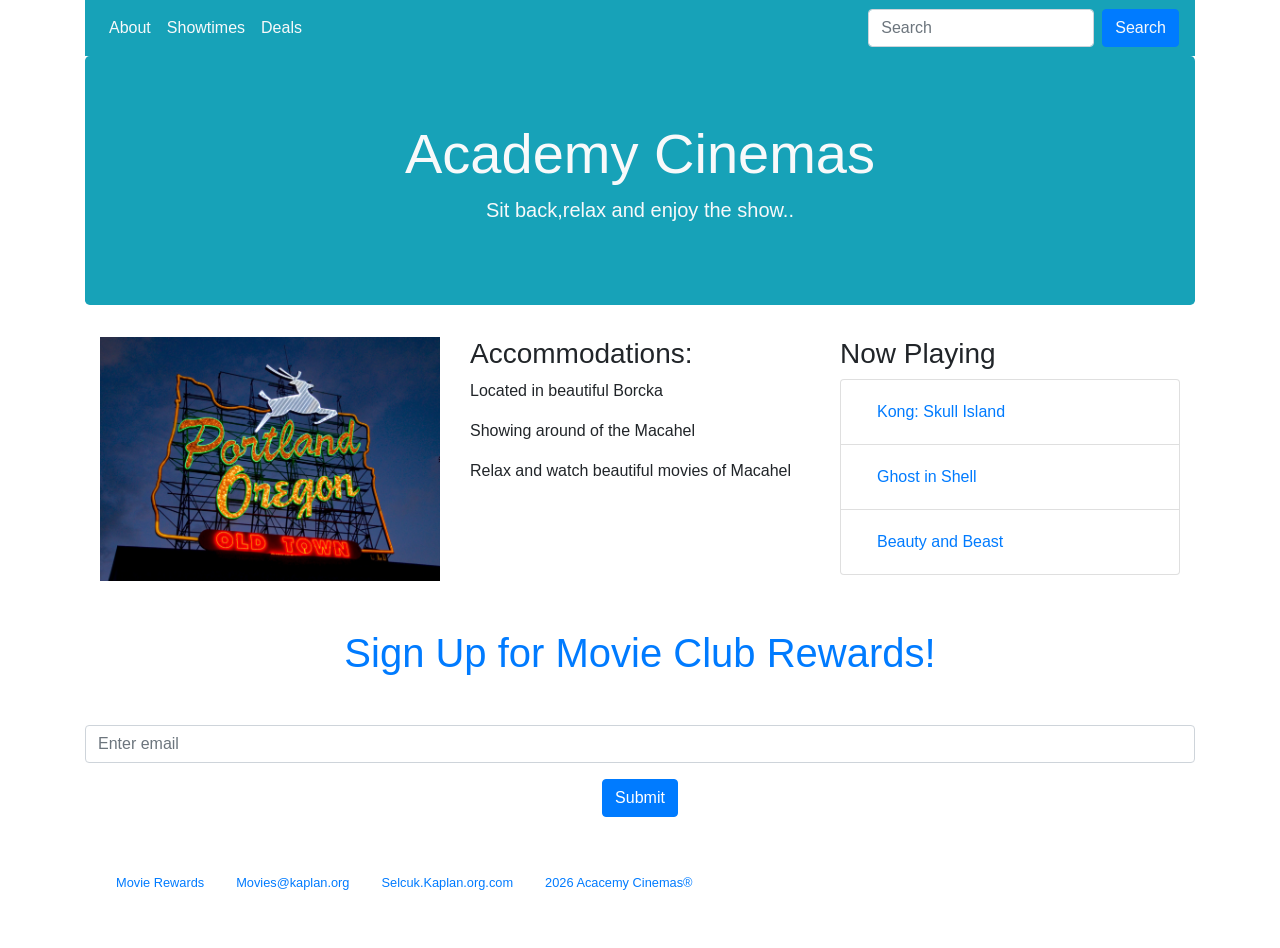
==== bootstra4_project/academy_cinemas.html @ 46d929b2 "academy_cinemas.html_assignment_" ====
<!doctype html>
<html lang="en">
<head>
    <!-- Required meta tags -->
    <meta charset="utf-8">
    <meta name="viewport" content="width=device-width, initial-scale=1, shrink-to-fit=no">

    <!-- Bootstrap CSS -->
    <link rel="stylesheet" href="https://cdn.jsdelivr.net/npm/bootstrap@4.1.3/dist/css/bootstrap.min.css" integrity="sha384-MCw98/SFnGE8fJT3GXwEOngsV7Zt27NXFoaoApmYm81iuXoPkFOJwJ8ERdknLPMO" crossorigin="anonymous">

    <title>Academy Cinemas</title>
</head>
<body>

    <div class="container">


        <nav class="navbar navbar-expand-lg navbar-light bg-info">

            <div class="collapse navbar-collapse" id="navbarSupportedContent">
                <ul class="navbar-nav mr-auto">
                    <li class="nav-item active">
                        <a class="nav-link text-light" href="#">About</a>
                    </li>
                    <li class="nav-item active">
                        <a class="nav-link text-light" href="#">Showtimes</a>
                    </li>
                    <li class="nav-item active">
                        <a class="nav-link text-light" href="#">Deals</a>
                    </li>
                </ul>
                <form class="form-inline my-2 my-lg-0">
                    <input class="form-control mr-sm-2" type="search" placeholder="Search" aria-label="Search">
                    <button class="btn btn-primary my-2 my-sm-0 text-light" type="submit">Search</button>
                </form>
            </div>
        </nav>

        <div class="jumbotron bg-info text-center   ">
            <h1 class="display-4 text-light">Academy Cinemas <Cinemas></Cinemas></h1>
            <p class="lead text-light">Sit back,relax and enjoy the show..</p>
         </div>

        <div class="container">
                <div class="row">
                    <div class="col-sm">
                    <img class="img-fluid" src="./Img/pdx.jpg" alt=""/>
                    </div>
                    <div class="col-sm">
                    <h3>Accommodations:</h3>
                   <p>Located in beautiful Borcka</p>
                   <p>Showing around of the Macahel</p>
                   <p>Relax and watch beautiful movies of Macahel</p>
                    </div>
                    <div class="col-sm">
                        <h3>Now Playing</h3>
                        <ul class="list-group">
                            <li class="list-group-item">
                                <a class="nav-link" href="#">Kong: Skull Island</a> </li>
                            <li class="list-group-item">
                                <a class="nav-link" href="#">Ghost in Shell</a> </li>
                            <li class="list-group-item">
                                <a class="nav-link" href="#">Beauty and Beast</a> </li>
                        </ul>
                </div>
            </div>
         </div>
        <!..Showtimes -->




        <!../Showtimes -->
       <div class="text-center">
                    <form>
                        <h1 class="text-primary my-5">Sign Up for Movie Club Rewards!</h1>
                        <div class="form-group">
                            <input type="email" class="form-control" id="exampleInputEmail1" aria-describedby="emailHelp" placeholder="Enter email">
                        </div>
                        <button type="submit" class="btn btn-primary">Submit</button>
                    </form>

       </div>

       <div class="container my-5">
           <ul class="nav">
               <li class="nav-item">
                <small><a class="nav-link active" href="#">Movie Rewards</a></small>
               </li>
               <li class="nav-item">
                   <small><a class="nav-link active" href="#">Movies@kaplan.org</a></small>
               </li>
               <li class="nav-item">
                   <small><a class="nav-link active" href="#">Selcuk.Kaplan.org.com</a></small>
               </li>
               <li class="nav-item">
                   <small><a class="nav-link active" href="#">2026 Acacemy Cinemas&reg;</a></small>
               </li>
           </ul>


       </div>






    </div>

<!-- Optional JavaScript -->
<!-- jQuery first, then Popper.js, then Bootstrap JS -->
<script src="https://code.jquery.com/jquery-3.3.1.slim.min.js" integrity="sha384-q8i/X+965DzO0rT7abK41JStQIAqVgRVzpbzo5smXKp4YfRvH+8abtTE1Pi6jizo" crossorigin="anonymous"></script>
<script src="https://cdn.jsdelivr.net/npm/popper.js@1.14.3/dist/umd/popper.min.js" integrity="sha384-ZMP7rVo3mIykV+2+9J3UJ46jBk0WLaUAdn689aCwoqbBJiSnjAK/l8WvCWPIPm49" crossorigin="anonymous"></script>
<script src="https://cdn.jsdelivr.net/npm/bootstrap@4.1.3/dist/js/bootstrap.min.js" integrity="sha384-ChfqqxuZUCnJSK3+MXmPNIyE6ZbWh2IMqE241rYiqJxyMiZ6OW/JmZQ5stwEULTy" crossorigin="anonymous"></script>
</body>
</html>
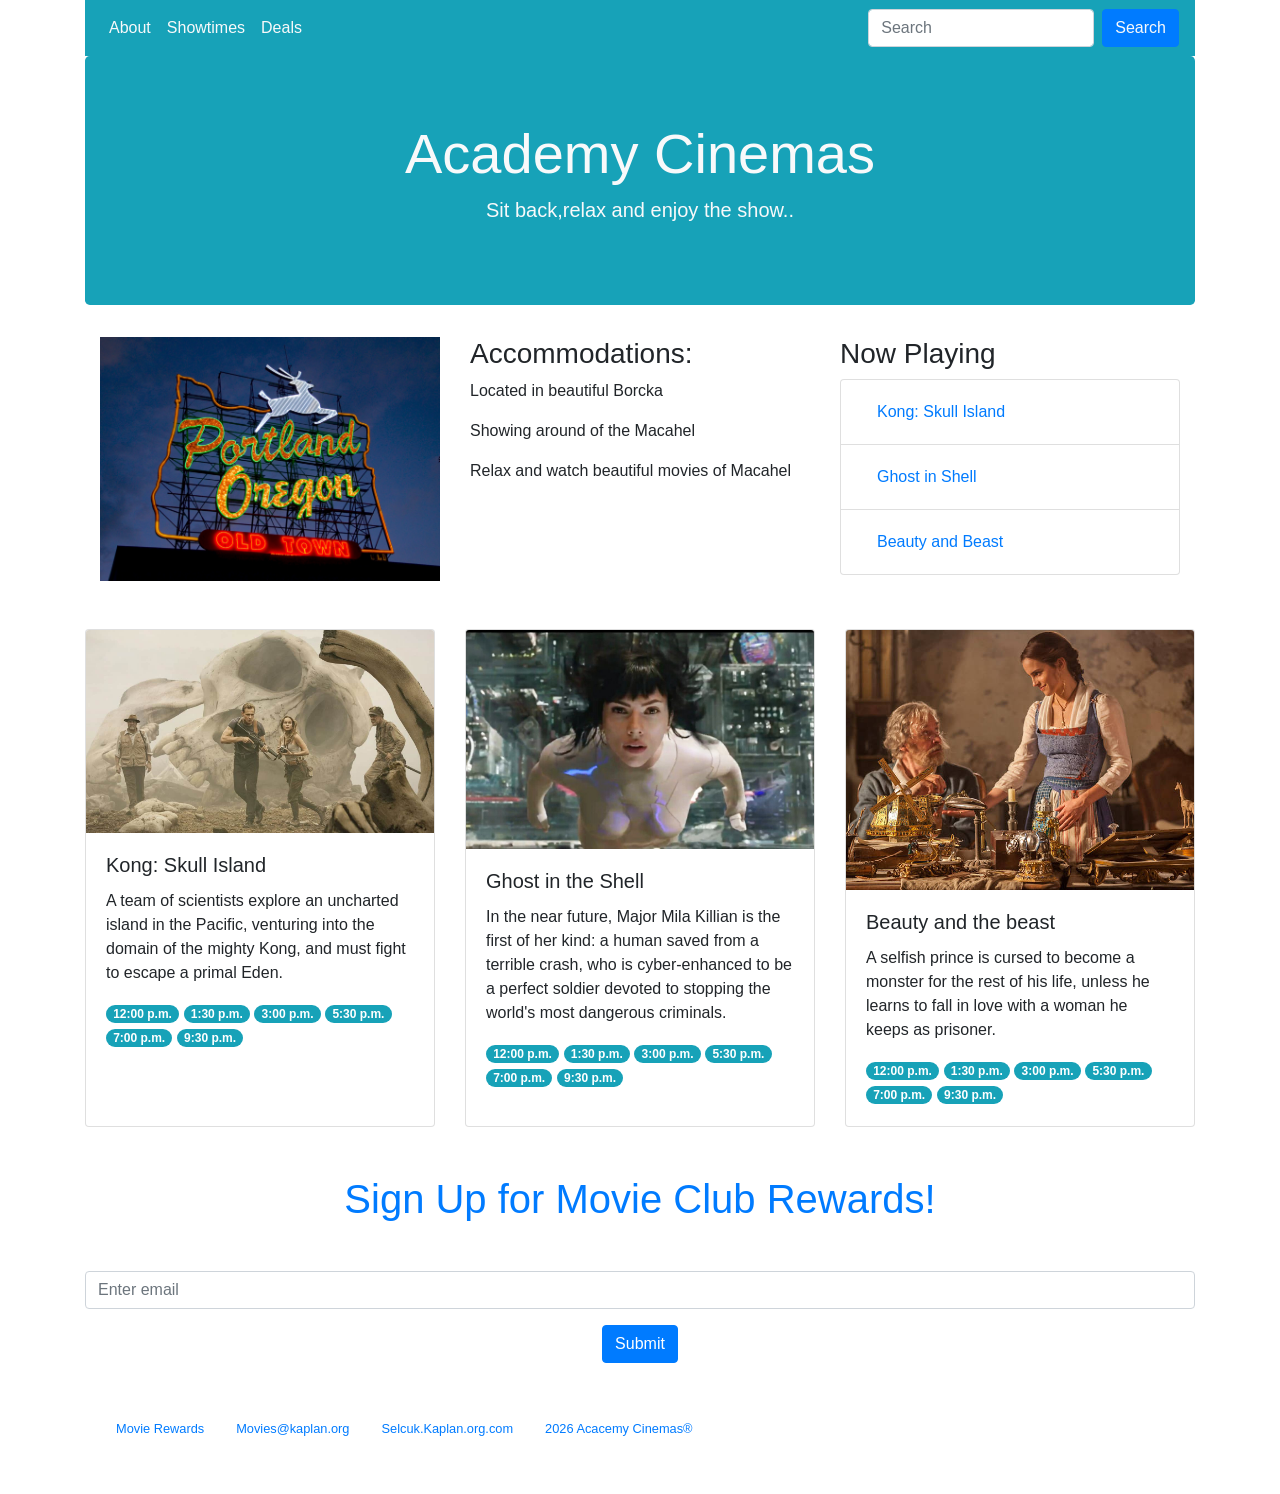
==== commit 39da09b4: "academy_cinemas.html_final_Commit_Ready_For_Push" ====
--- a/bootstra4_project/academy_cinemas.html
+++ b/bootstra4_project/academy_cinemas.html
@@ -65,9 +65,63 @@
                 </div>
             </div>
          </div>
-        <!..Showtimes -->
 
+        <div class="card-deck my-5">
 
+            <div class="card">
+                <img src="./Img/kongskullisland.jpg" class="card-img-top" alt="Kong Skull Island">
+                <div class="card-body">
+                    <h5 class="card-title">Kong: Skull Island</h5>
+                    <p class="card-text">
+                        A team of scientists explore an uncharted island in the Pacific, venturing into the domain of the mighty Kong,
+                        and must fight to escape a primal Eden.
+                    </p>
+                    <span class="badge badge-pill badge-info">12:00 p.m.</span>
+                    <span class="badge badge-pill badge-info">1:30 p.m.</span>
+                    <span class="badge badge-pill badge-info">3:00 p.m.</span>
+                    <span class="badge badge-pill badge-info">5:30 p.m.</span>
+                    <span class="badge badge-pill badge-info">7:00 p.m.</span>
+                    <span class="badge badge-pill badge-info">9:30 p.m.</span>
+
+                </div>
+            </div>
+
+            <div class="card">
+                <img src="./Img/ghostintheshell.jpg" class="card-img-top" alt="Ghost in the Shell">
+                <div class="card-body">
+                    <h5 class="card-title">Ghost in the Shell</h5>
+                    <p class="card-text">
+                        In the near future, Major Mila Killian is the first of her kind: a human saved from a terrible crash,
+                        who is cyber-enhanced to be a perfect soldier devoted to stopping the world's most dangerous criminals.
+                    </p>
+                    <span class="badge badge-pill badge-info">12:00 p.m.</span>
+                    <span class="badge badge-pill badge-info">1:30 p.m.</span>
+                    <span class="badge badge-pill badge-info">3:00 p.m.</span>
+                    <span class="badge badge-pill badge-info">5:30 p.m.</span>
+                    <span class="badge badge-pill badge-info">7:00 p.m.</span>
+                    <span class="badge badge-pill badge-info">9:30 p.m.</span>
+
+                </div>
+            </div>
+
+            <div class="card">
+                <img src="./Img/beautyandthebeast.jpg" class="card-img-top" alt="Beauty and the Beast">
+                <div class="card-body">
+                    <h5 class="card-title">Beauty and the beast</h5>
+                    <p class="card-text">
+                        A selfish prince is cursed to become a monster for the rest of his life,
+                        unless he learns to fall in love with a woman he keeps as prisoner.
+                    </p>
+                    <span class="badge badge-pill badge-info">12:00 p.m.</span>
+                    <span class="badge badge-pill badge-info">1:30 p.m.</span>
+                    <span class="badge badge-pill badge-info">3:00 p.m.</span>
+                    <span class="badge badge-pill badge-info">5:30 p.m.</span>
+                    <span class="badge badge-pill badge-info">7:00 p.m.</span>
+                    <span class="badge badge-pill badge-info">9:30 p.m.</span>
+                </div>
+            </div>
+
+        </div>
 
 
         <!../Showtimes -->
